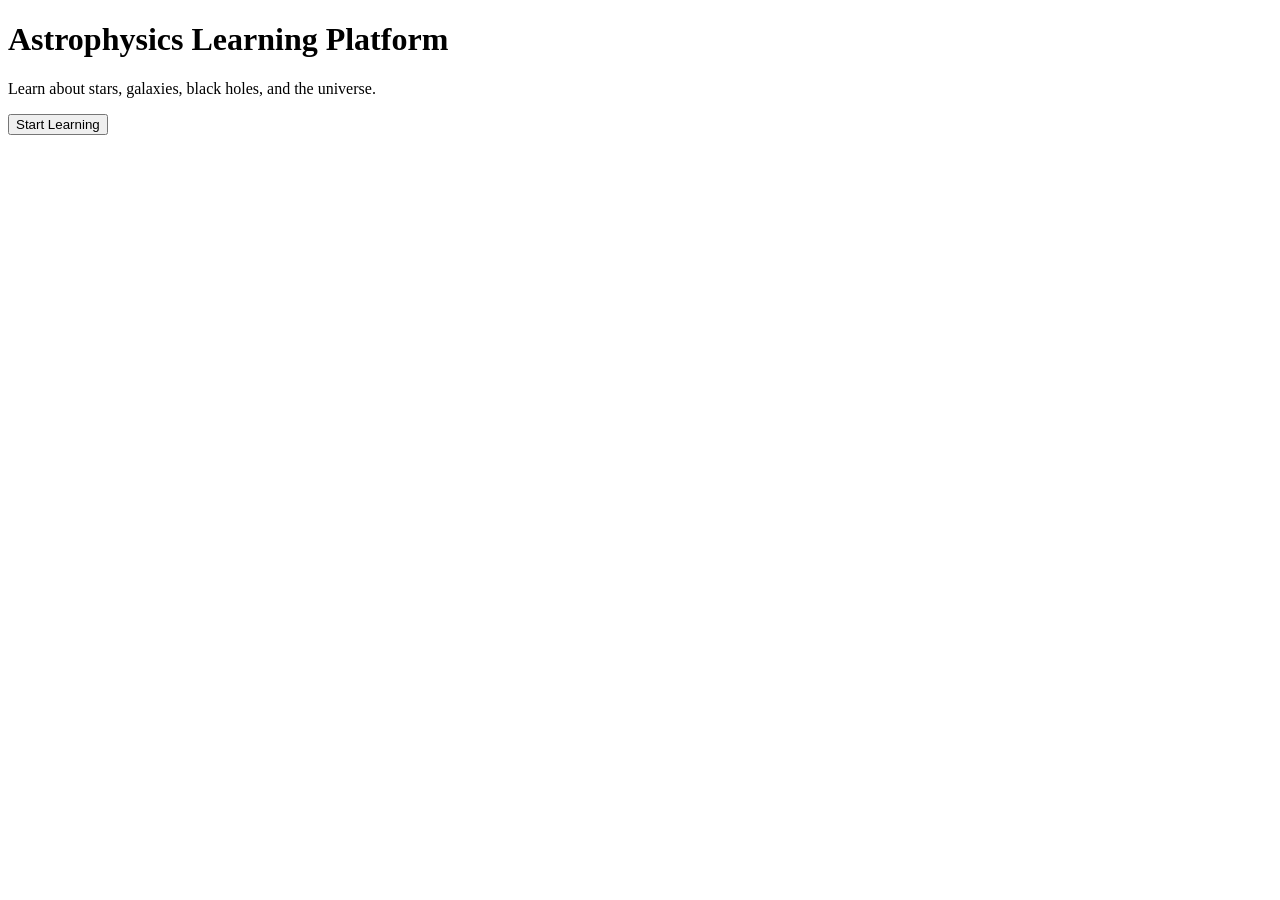
==== index.html @ 3d51230b "Create index.html" ====
<!DOCTYPE html>
<html>

<head>
    <title>Astrophysics Learning Platform</title>
    <link rel="stylesheet" href="styles.css">
</head>

<body>

    <h1>Astrophysics Learning Platform</h1>

    <p>
        Learn about stars, galaxies,
        black holes, and the universe.
    </p>

    <button onclick="showMessage()">
        Start Learning
    </button>

    <script src="script.js"></script>

</body>

</html>
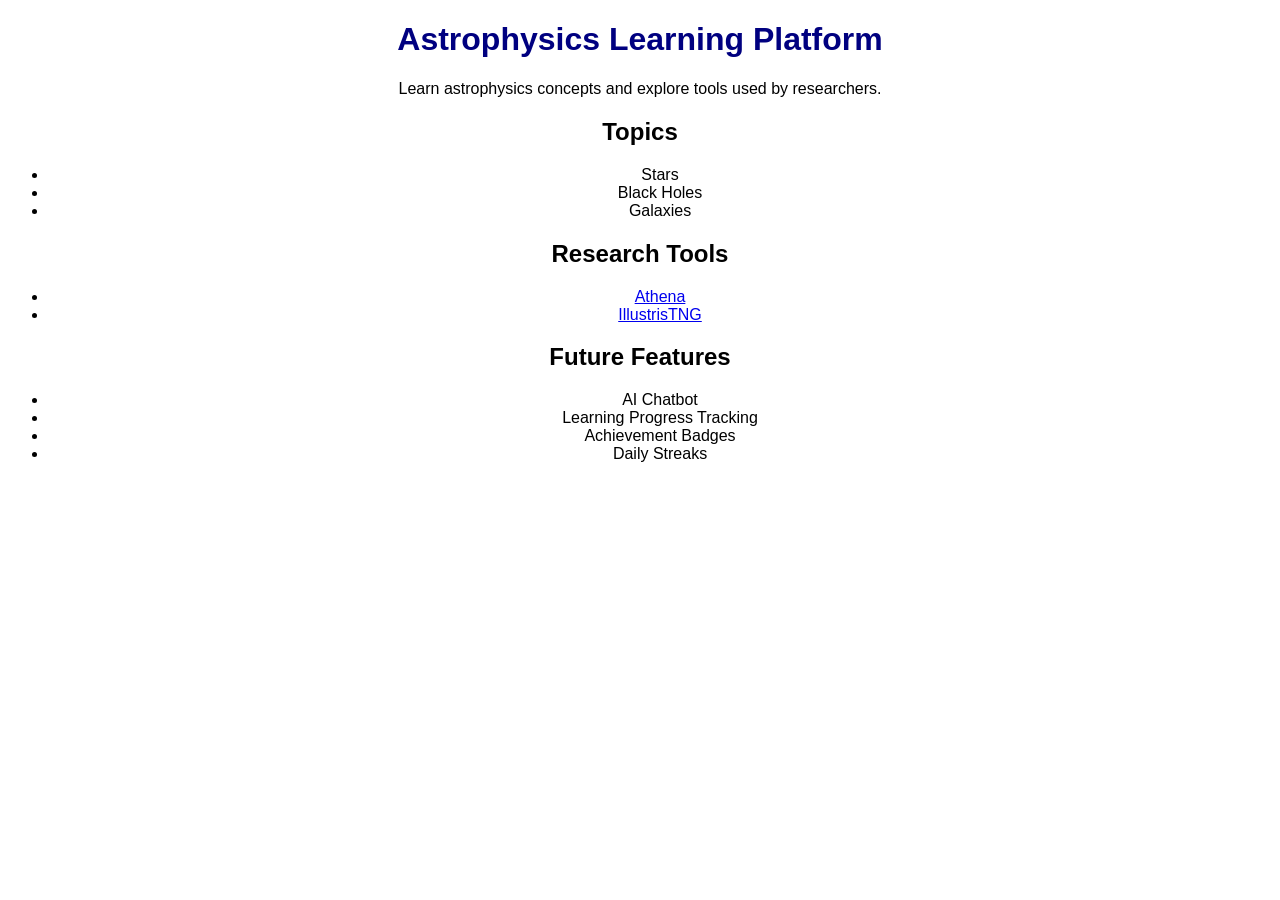
==== commit f7bc07a1: "index.html" ====
--- a/index.html
+++ b/index.html
@@ -11,13 +11,37 @@
     <h1>Astrophysics Learning Platform</h1>
 
     <p>
-        Learn about stars, galaxies,
-        black holes, and the universe.
+        Learn astrophysics concepts and explore tools used by researchers.
     </p>
 
-    <button onclick="showMessage()">
-        Start Learning
-    </button>
+    <h2>Topics</h2>
+
+    <ul>
+        <li>Stars</li>
+        <li>Black Holes</li>
+        <li>Galaxies</li>
+    </ul>
+
+    <h2>Research Tools</h2>
+
+    <ul>
+        <li>
+            <a href="athena.html">Athena</a>
+        </li>
+
+        <li>
+            <a href="tng.html">IllustrisTNG</a>
+        </li>
+    </ul>
+
+    <h2>Future Features</h2>
+
+    <ul>
+        <li>AI Chatbot</li>
+        <li>Learning Progress Tracking</li>
+        <li>Achievement Badges</li>
+        <li>Daily Streaks</li>
+    </ul>
 
     <script src="script.js"></script>
 
--- a/styles.css
+++ b/styles.css
@@ -0,0 +1,8 @@
+body {
+    text-align: center;
+    font-family: Arial;
+}
+
+h1 {
+    color: navy;
+}
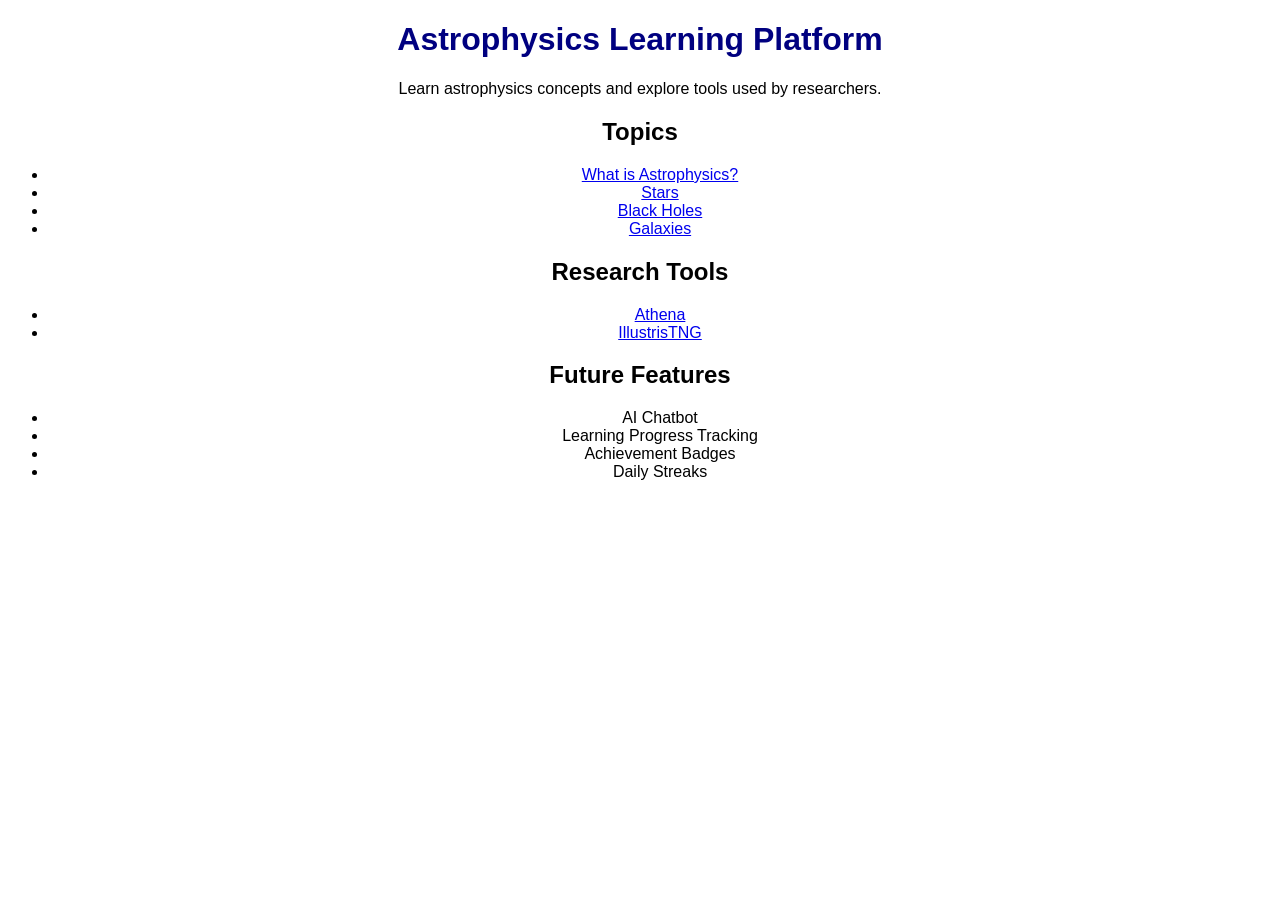
==== commit 94b385dd: "Update index.html" ====
--- a/index.html
+++ b/index.html
@@ -14,13 +14,25 @@
         Learn astrophysics concepts and explore tools used by researchers.
     </p>
 
-    <h2>Topics</h2>
+   <h2>Topics</h2>
 
-    <ul>
-        <li>Stars</li>
-        <li>Black Holes</li>
-        <li>Galaxies</li>
-    </ul>
+<ul>
+    <li>
+        <a href="whatisastrophysics.html">What is Astrophysics?</a>
+    </li>
+
+    <li>
+        <a href="stars.html">Stars</a>
+    </li>
+
+    <li>
+        <a href="blackholes.html">Black Holes</a>
+    </li>
+
+    <li>
+        <a href="galaxies.html">Galaxies</a>
+    </li>
+</ul>
 
     <h2>Research Tools</h2>
 
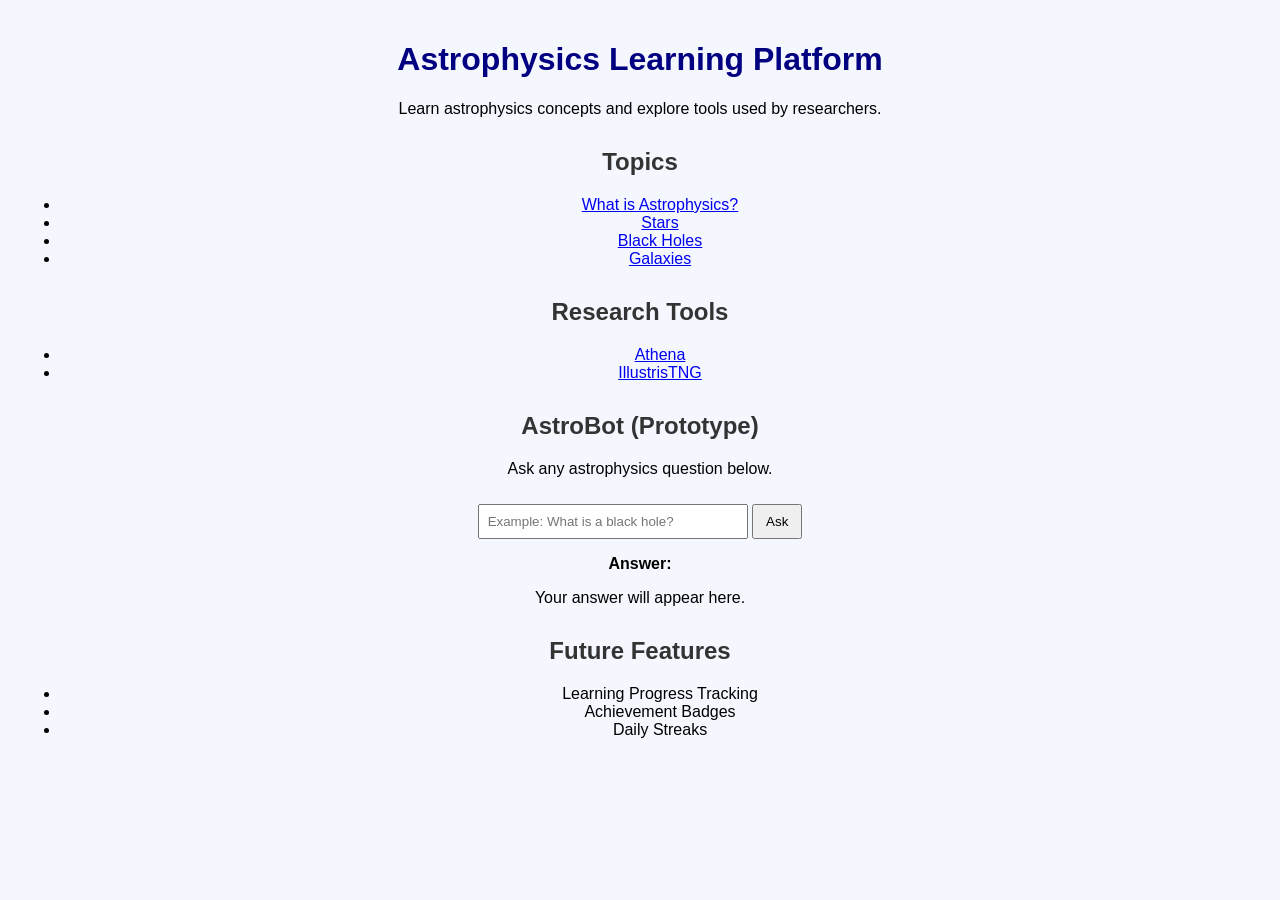
==== commit 797b09a0: "week 5 added chatbot protype+stylistic" ====
--- a/index.html
+++ b/index.html
@@ -46,14 +46,35 @@
         </li>
     </ul>
 
-    <h2>Future Features</h2>
+<h2>AstroBot (Prototype)</h2>
 
-    <ul>
-        <li>AI Chatbot</li>
-        <li>Learning Progress Tracking</li>
-        <li>Achievement Badges</li>
-        <li>Daily Streaks</li>
-    </ul>
+<p>
+    Ask any astrophysics question below.
+</p>
+
+<input
+    type="text"
+    id="userQuestion"
+    placeholder="Example: What is a black hole?"
+>
+
+<button onclick="askGemini()">
+    Ask
+</button>
+
+<p><strong>Answer:</strong></p>
+
+<p id="response">
+    Your answer will appear here.
+</p>
+
+<h2>Future Features</h2>
+
+<ul>
+    <li>Learning Progress Tracking</li>
+    <li>Achievement Badges</li>
+    <li>Daily Streaks</li>
+</ul>
 
     <script src="script.js"></script>
 
--- a/styles.css
+++ b/styles.css
@@ -1,8 +1,27 @@
 body {
+    font-family: Arial, sans-serif;
     text-align: center;
-    font-family: Arial;
+    background-color: #f5f7ff;
+    margin: 0;
+    padding: 20px;
 }
 
 h1 {
     color: navy;
 }
+
+h2 {
+    margin-top: 30px;
+    color: #333;
+}
+
+button {
+    padding: 8px 12px;
+    margin-top: 10px;
+    cursor: pointer;
+}
+
+input {
+    padding: 8px;
+    width: 250px;
+}
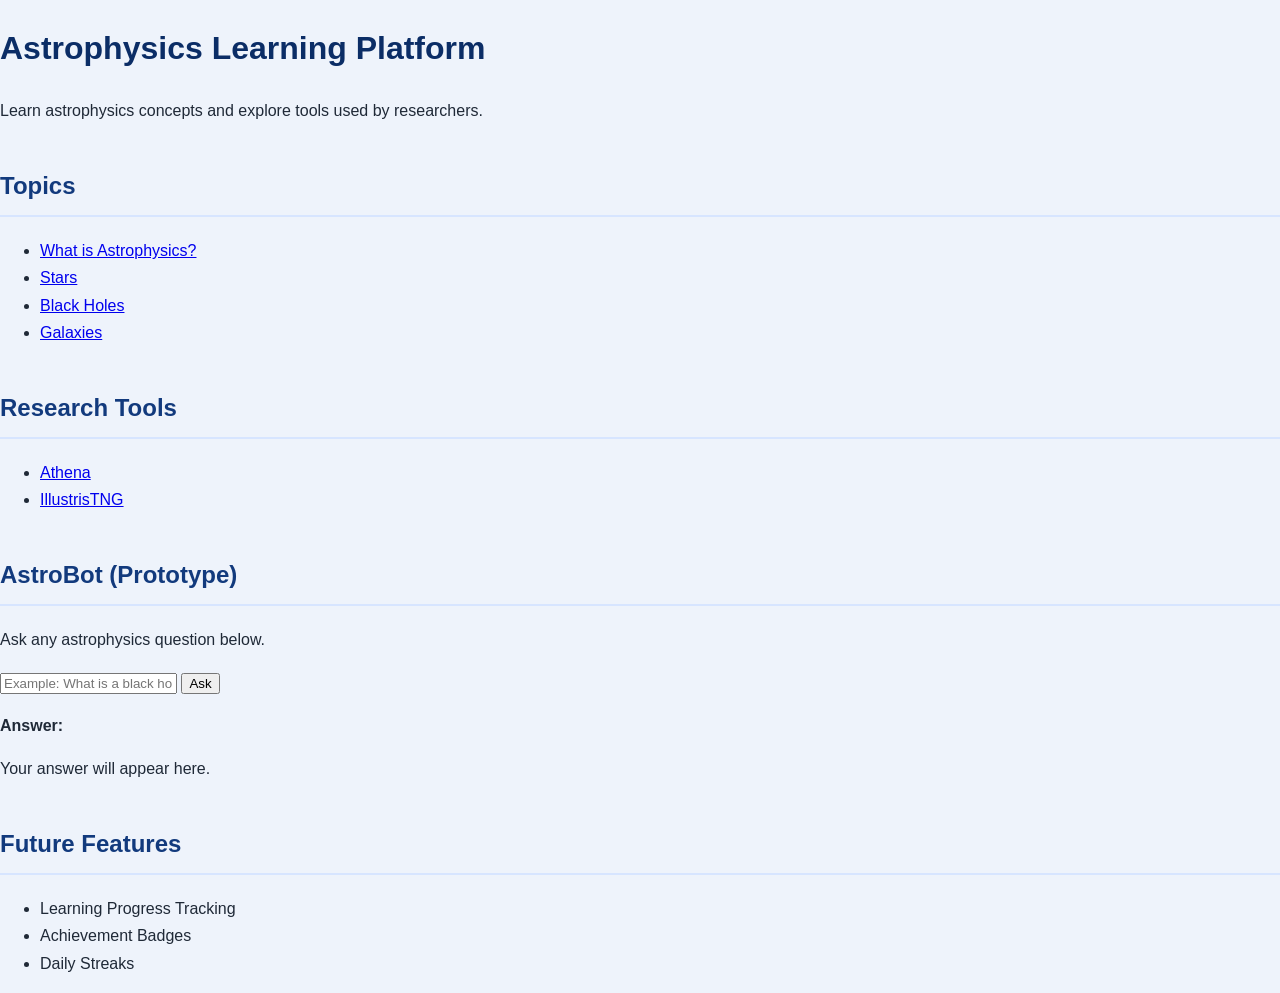
==== commit c18273a9: "Week 5 Stars module quiz updated" ====
--- a/index.html
+++ b/index.html
@@ -2,6 +2,7 @@
 <html>
 
 <head>
+    <meta charset="UTF-8">
     <title>Astrophysics Learning Platform</title>
     <link rel="stylesheet" href="styles.css">
 </head>
--- a/styles.css
+++ b/styles.css
@@ -1,27 +1,252 @@
+* {
+    box-sizing: border-box;
+}
+
 body {
-    font-family: Arial, sans-serif;
+    margin: 0;
+    font-family: Arial, Helvetica, sans-serif;
+    background: #eef3fb;
+    color: #1f2937;
+    line-height: 1.7;
+}
+
+.top-nav {
+    background: #0b2d66;
+    color: white;
+    padding: 14px 28px;
+    display: flex;
+    justify-content: space-between;
+    align-items: center;
+}
+
+.top-nav a {
+    color: white;
+    margin-left: 15px;
+    text-decoration: none;
+}
+
+.brand {
+    font-size: 20px;
+    font-weight: bold;
+}
+
+.course-layout {
+    display: grid;
+    grid-template-columns: 260px 1fr;
+    gap: 24px;
+    width: 94%;
+    max-width: 1250px;
+    margin: 28px auto;
+}
+
+.sidebar {
+    background: white;
+    border-radius: 14px;
+    padding: 20px;
+    box-shadow: 0 0 14px rgba(0,0,0,0.08);
+    height: fit-content;
+    position: sticky;
+    top: 20px;
+}
+
+.sidebar a {
+    display: block;
+    padding: 10px 12px;
+    margin: 6px 0;
+    color: #22314d;
+    border-radius: 8px;
+    text-decoration: none;
+    font-weight: bold;
+}
+
+.sidebar a:hover {
+    background: #edf4ff;
+}
+
+.quiz-link {
+    background: #123a7d;
+    color: white !important;
     text-align: center;
-    background-color: #f5f7ff;
+    margin-top: 18px !important;
+}
+
+.content {
+    background: white;
+    border-radius: 14px;
+    padding: 34px;
+    box-shadow: 0 0 14px rgba(0,0,0,0.08);
+}
+
+.hero {
+    background: linear-gradient(135deg, #0b2d66, #285cc4);
+    color: white;
+    padding: 34px;
+    border-radius: 14px;
+}
+
+h1 {
+    color: #0b2d66;
+}
+
+.hero h1 {
+    color: white;
+}
+
+h2 {
+    color: #123a7d;
+    border-bottom: 2px solid #d7e5ff;
+    padding-bottom: 8px;
+    margin-top: 42px;
+}
+
+.info-grid {
+    display: grid;
+    grid-template-columns: repeat(3, 1fr);
+    gap: 14px;
+    margin: 25px 0;
+}
+
+.info-card, .callout, .warning-callout, .resource-list {
+    border-radius: 12px;
+    padding: 18px;
+}
+
+.info-card {
+    background: #f5f8ff;
+    border: 1px solid #d8e6ff;
+}
+
+.callout {
+    background: #edf4ff;
+    border-left: 6px solid #2f6fdd;
+}
+
+.warning-callout {
+    background: #fff7ed;
+    border-left: 6px solid #f59e0b;
+}
+
+.lesson-image {
+    display: block;
+    width: 100%;
+    max-width: 750px;
+    margin: 24px auto 8px;
+    border-radius: 12px;
+}
+
+.caption {
+    text-align: center;
+    color: #5b6472;
+    font-size: 14px;
+}
+
+table {
+    width: 100%;
+    border-collapse: collapse;
+}
+
+th {
+    background: #123a7d;
+    color: white;
+}
+
+th, td {
+    border: 1px solid #d7e5ff;
+    padding: 11px;
+}
+
+.button-row {
+    display: flex;
+    justify-content: space-between;
+    margin-top: 30px;
+}
+
+.button {
+    background: #123a7d;
+    color: white;
+    padding: 13px 20px;
+    border-radius: 9px;
+    text-decoration: none;
+    font-weight: bold;
+}
+
+.secondary-button {
+    background: #e7efff;
+    color: #123a7d;
+}
+
+.option {
+    display: flex;
+    align-items: center;
+    gap: 10px;
+    margin: 12px 0;
+    padding: 12px;
+    background: white;
+    border: 1px solid #d7e5ff;
+    border-radius: 10px;
+}
+
+.option input {
+    width: auto;
     margin: 0;
-    padding: 20px;
-}
-
-h1 {
-    color: navy;
-}
-
-h2 {
-    margin-top: 30px;
-    color: #333;
-}
-
-button {
-    padding: 8px 12px;
-    margin-top: 10px;
+}
+
+.feedback {
+    margin-top: 14px;
+    padding: 14px;
+    border-radius: 10px;
+    display: none;
+}
+
+.feedback.correct {
+    background: #ecfdf3;
+    border-left: 5px solid #16a34a;
+}
+
+.feedback.incorrect {
+    background: #fff1f2;
+    border-left: 5px solid #dc2626;
+}
+
+@media (max-width: 850px) {
+    .course-layout {
+        grid-template-columns: 1fr;
+    }
+
+    .sidebar {
+        position: static;
+    }
+
+    .info-grid {
+        grid-template-columns: 1fr;
+    }
+}
+/* Better quiz answer layout */
+.option {
+    display: flex;
+    align-items: flex-start;
+    gap: 12px;
+    padding: 12px 14px;
+    margin: 10px 0;
+    background: white;
+    border: 1px solid #d7e5ff;
+    border-radius: 10px;
     cursor: pointer;
-}
-
-input {
-    padding: 8px;
-    width: 250px;
+    text-align: left;
+    font-weight: normal;
+}
+
+.option input[type="radio"] {
+    width: auto;
+    margin-top: 6px;
+    flex-shrink: 0;
+}
+
+.option:hover {
+    background: #edf4ff;
+    border-color: #8bb7ff;
+}
+
+.question {
+    text-align: left;
 }
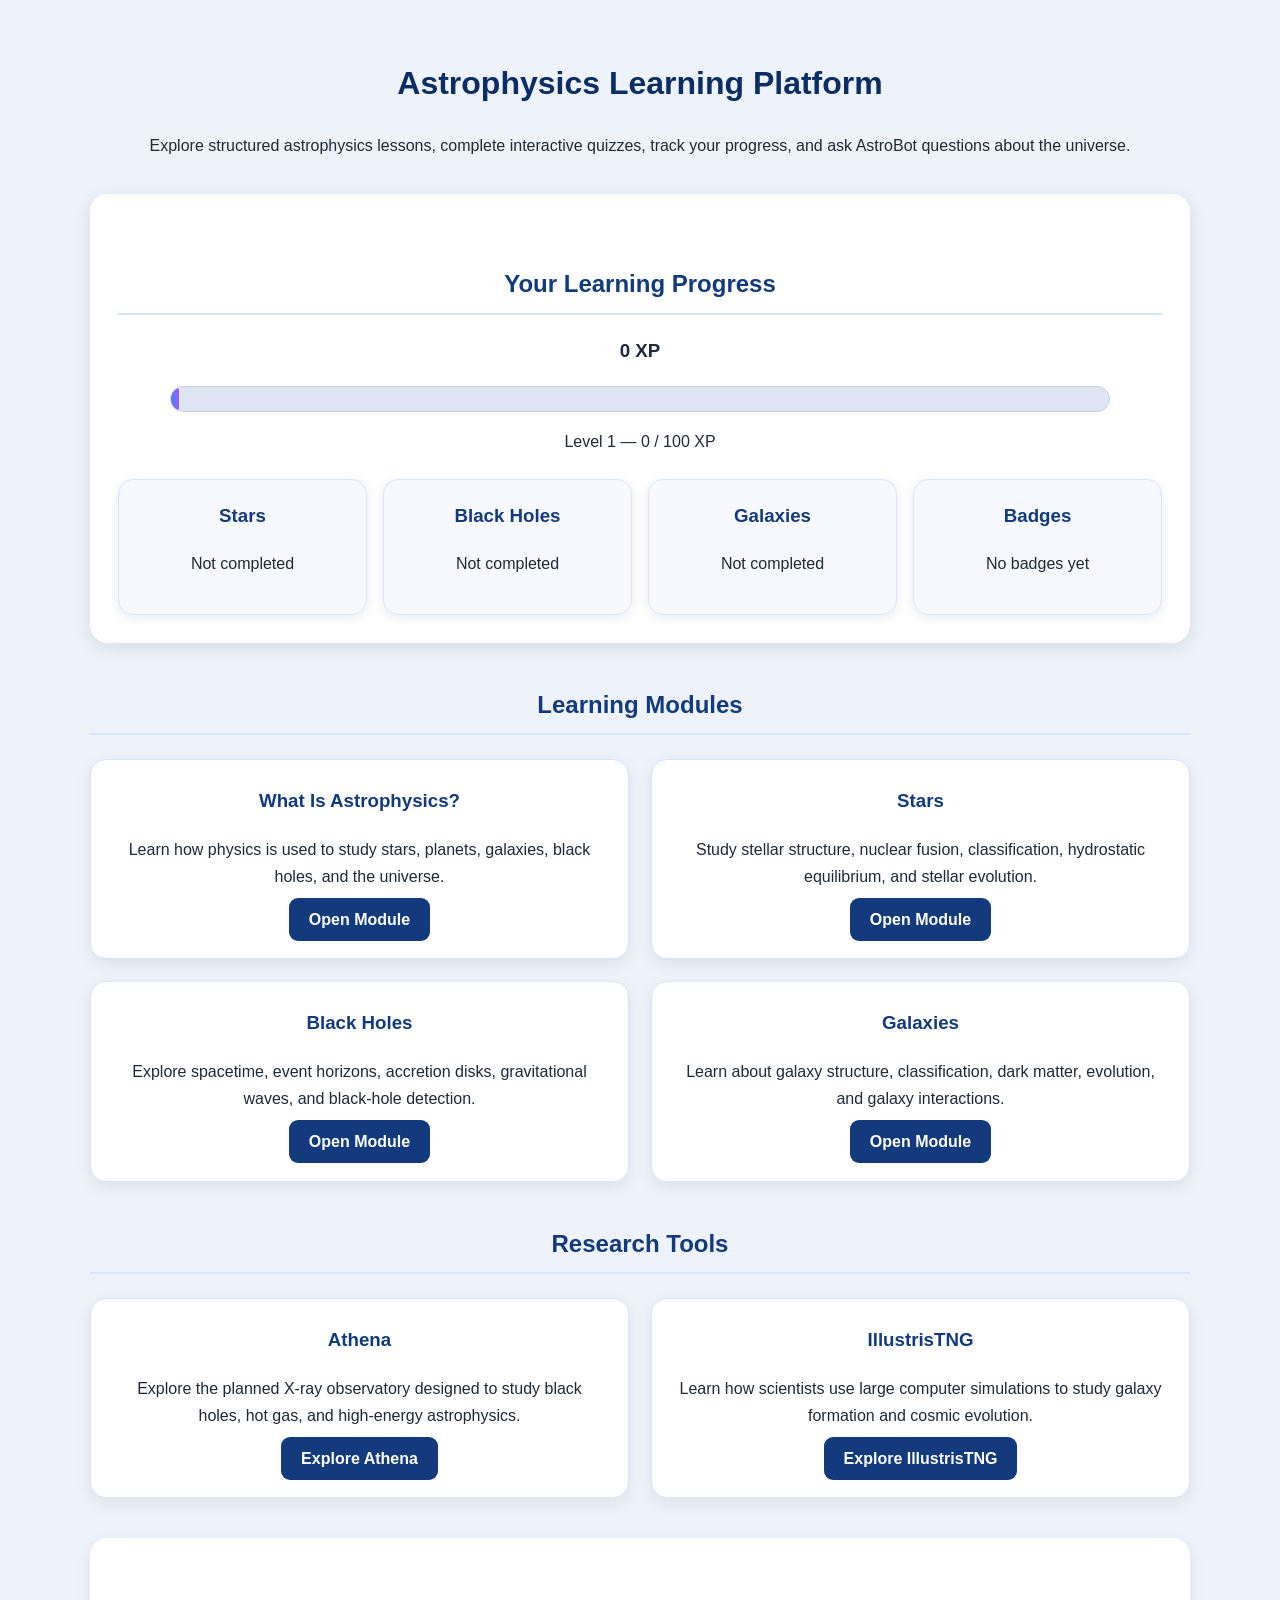
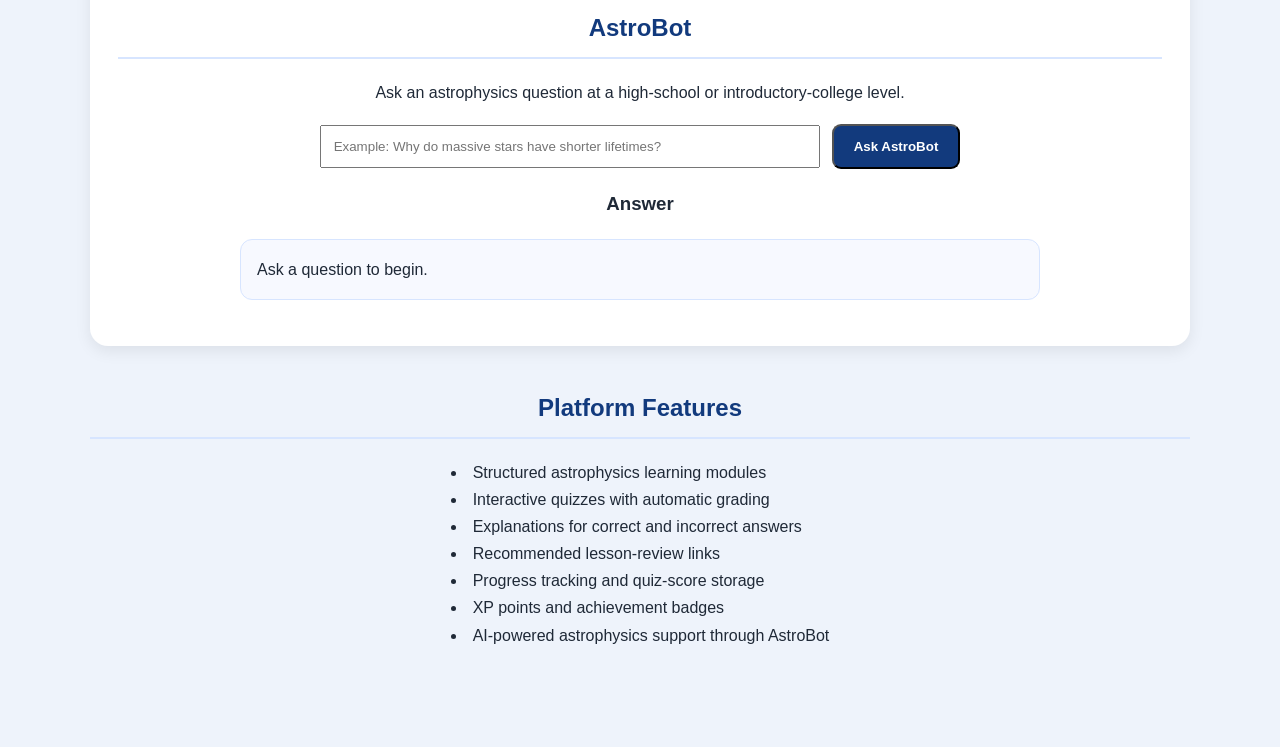
==== commit 0410da2e: "Week 7 final improvements and testing" ====
--- a/index.html
+++ b/index.html
@@ -4,81 +4,383 @@
 <head>
     <meta charset="UTF-8">
     <title>Astrophysics Learning Platform</title>
-    <link rel="stylesheet" href="styles.css">
+    <link rel="stylesheet" href="styles.css?v=99">
+    <style>
+    body {
+        margin: 0 !important;
+        background: #eef3fb !important;
+        font-family: Arial, Helvetica, sans-serif !important;
+    }
+
+    .home-container {
+        width: 92% !important;
+        max-width: 1100px !important;
+        margin: 0 auto !important;
+        padding: 35px 0 60px !important;
+        text-align: center !important;
+    }
+
+    .home-container h1,
+    .home-container h2,
+    .home-container h3,
+    .home-container p {
+        text-align: center !important;
+    }
+
+    .dashboard {
+        width: 100% !important;
+        margin: 35px auto !important;
+        padding: 28px !important;
+        background: white !important;
+        border-radius: 18px !important;
+        box-shadow: 0 5px 18px rgba(0, 0, 0, 0.1) !important;
+        text-align: center !important;
+    }
+
+    .xp-bar-container {
+        width: 90% !important;
+        height: 26px !important;
+        margin: 15px auto !important;
+        background: #dfe5f2 !important;
+        border-radius: 999px !important;
+        overflow: hidden !important;
+        border: 1px solid #c5cfe3 !important;
+    }
+
+    .xp-bar-fill {
+        width: 3%;
+        min-width: 8px;
+        height: 100% !important;
+        background: linear-gradient(90deg, #4f7cff, #9b5cff) !important;
+        border-radius: 999px !important;
+        transition: width 0.5s ease !important;
+    }
+
+    .progress-grid {
+        display: grid !important;
+        grid-template-columns: repeat(4, 1fr) !important;
+        gap: 16px !important;
+        margin-top: 24px !important;
+    }
+
+    .progress-card {
+        background: #f7f9ff !important;
+        border: 1px solid #d7e5ff !important;
+        border-radius: 15px !important;
+        padding: 20px !important;
+        text-align: center !important;
+    }
+
+    .module-grid {
+        display: grid !important;
+        grid-template-columns: repeat(2, 1fr) !important;
+        gap: 22px !important;
+        margin: 24px auto !important;
+    }
+
+    .module-card {
+        background: white !important;
+        border: 1px solid #d7e5ff !important;
+        border-radius: 16px !important;
+        padding: 25px !important;
+        text-align: center !important;
+        box-shadow: 0 5px 16px rgba(0, 0, 0, 0.08) !important;
+    }
+
+    .module-card p {
+        text-align: center !important;
+    }
+
+    .astrobot-section {
+        background: white !important;
+        border-radius: 18px !important;
+        padding: 28px !important;
+        margin: 40px auto !important;
+        text-align: center !important;
+        box-shadow: 0 5px 16px rgba(0, 0, 0, 0.08) !important;
+    }
+
+    .chat-controls {
+        display: flex !important;
+        justify-content: center !important;
+        align-items: center !important;
+        gap: 12px !important;
+        flex-wrap: wrap !important;
+    }
+
+    #userQuestion {
+        width: 500px !important;
+        max-width: 85% !important;
+        padding: 12px !important;
+    }
+
+    #response {
+        width: 90% !important;
+        max-width: 800px !important;
+        min-height: 50px !important;
+        margin: 18px auto !important;
+        padding: 16px !important;
+        background: #f7f9ff !important;
+        border: 1px solid #d7e5ff !important;
+        border-radius: 12px !important;
+        text-align: left !important;
+    }
+
+    .feature-list {
+        display: inline-block !important;
+        text-align: left !important;
+        margin: 0 auto !important;
+    }
+
+    .hidden {
+        display: none !important;
+    }
+
+    @media (max-width: 800px) {
+        .progress-grid,
+        .module-grid {
+            grid-template-columns: 1fr !important;
+        }
+    }
+</style>
 </head>
 
 <body>
 
+<main class="home-container">
+
     <h1>Astrophysics Learning Platform</h1>
 
     <p>
-        Learn astrophysics concepts and explore tools used by researchers.
+        Explore structured astrophysics lessons, complete interactive quizzes,
+        track your progress, and ask AstroBot questions about the universe.
     </p>
 
-   <h2>Topics</h2>
-
-<ul>
-    <li>
-        <a href="whatisastrophysics.html">What is Astrophysics?</a>
-    </li>
-
-    <li>
-        <a href="stars.html">Stars</a>
-    </li>
-
-    <li>
-        <a href="blackholes.html">Black Holes</a>
-    </li>
-
-    <li>
-        <a href="galaxies.html">Galaxies</a>
-    </li>
-</ul>
-
-    <h2>Research Tools</h2>
-
-    <ul>
-        <li>
-            <a href="athena.html">Athena</a>
-        </li>
-
-        <li>
-            <a href="tng.html">IllustrisTNG</a>
-        </li>
-    </ul>
-
-<h2>AstroBot (Prototype)</h2>
-
-<p>
-    Ask any astrophysics question below.
-</p>
-
-<input
-    type="text"
-    id="userQuestion"
-    placeholder="Example: What is a black hole?"
->
-
-<button onclick="askGemini()">
-    Ask
-</button>
-
-<p><strong>Answer:</strong></p>
-
-<p id="response">
-    Your answer will appear here.
-</p>
-
-<h2>Future Features</h2>
-
-<ul>
-    <li>Learning Progress Tracking</li>
-    <li>Achievement Badges</li>
-    <li>Daily Streaks</li>
-</ul>
-
-    <script src="script.js"></script>
+    <!-- PROGRESS DASHBOARD -->
+
+<section class="dashboard">
+
+    <h2>Your Learning Progress</h2>
+
+    <h3 id="xpDisplay">0 XP</h3>
+
+    <div class="xp-bar-container">
+        <div id="xpBarFill" class="xp-bar-fill"></div>
+    </div>
+
+    <p id="xpLevelText">Level 1 — 0 / 100 XP</p>
+
+    <div class="progress-grid">
+
+        <div class="progress-card">
+            <h3>Stars</h3>
+            <p id="starsProgress">Not completed</p>
+        </div>
+
+        <div class="progress-card">
+            <h3>Black Holes</h3>
+            <p id="blackHolesProgress">Not completed</p>
+        </div>
+
+        <div class="progress-card">
+            <h3>Galaxies</h3>
+            <p id="galaxiesProgress">Not completed</p>
+        </div>
+
+        <div class="progress-card">
+            <h3>Badges</h3>
+            <div id="badgeDisplay">No badges yet</div>
+        </div>
+
+    </div>
+
+</section>
+
+    <!-- TOPICS -->
+
+    <section>
+
+        <h2>Learning Modules</h2>
+
+        <div class="module-grid">
+
+            <div class="module-card">
+                <h3>What Is Astrophysics?</h3>
+
+                <p>
+                    Learn how physics is used to study stars, planets,
+                    galaxies, black holes, and the universe.
+                </p>
+
+                <a class="button" href="whatisastrophysics.html">
+                    Open Module
+                </a>
+            </div>
+
+            <div class="module-card">
+                <h3>Stars</h3>
+
+                <p>
+                    Study stellar structure, nuclear fusion, classification,
+                    hydrostatic equilibrium, and stellar evolution.
+                </p>
+
+                <a class="button" href="stars.html">
+                    Open Module
+                </a>
+            </div>
+
+            <div class="module-card">
+                <h3>Black Holes</h3>
+
+                <p>
+                    Explore spacetime, event horizons, accretion disks,
+                    gravitational waves, and black-hole detection.
+                </p>
+
+                <a class="button" href="blackholes.html">
+                    Open Module
+                </a>
+            </div>
+
+            <div class="module-card">
+                <h3>Galaxies</h3>
+
+                <p>
+                    Learn about galaxy structure, classification,
+                    dark matter, evolution, and galaxy interactions.
+                </p>
+
+                <a class="button" href="galaxies.html">
+                    Open Module
+                </a>
+            </div>
+
+        </div>
+
+    </section>
+
+    <!-- RESEARCH TOOLS -->
+
+    <section>
+
+        <h2>Research Tools</h2>
+
+        <div class="module-grid">
+
+            <div class="module-card">
+                <h3>Athena</h3>
+
+                <p>
+                    Explore the planned X-ray observatory designed to study
+                    black holes, hot gas, and high-energy astrophysics.
+                </p>
+
+                <a class="button" href="athena.html">
+                    Explore Athena
+                </a>
+            </div>
+
+            <div class="module-card">
+                <h3>IllustrisTNG</h3>
+
+                <p>
+                    Learn how scientists use large computer simulations
+                    to study galaxy formation and cosmic evolution.
+                </p>
+
+                <a class="button" href="tng.html">
+                    Explore IllustrisTNG
+                </a>
+            </div>
+
+        </div>
+
+    </section>
+
+    <!-- ASTROBOT -->
+
+    <section class="astrobot-section">
+
+        <h2>AstroBot</h2>
+
+        <p>
+            Ask an astrophysics question at a high-school or introductory-college level.
+        </p>
+
+        <div class="chat-controls">
+
+            <input
+                type="text"
+                id="userQuestion"
+                placeholder="Example: Why do massive stars have shorter lifetimes?"
+            >
+
+            <button
+                class="button"
+                type="button"
+                onclick="askGemini()"
+            >
+                Ask AstroBot
+            </button>
+
+        </div>
+
+        <h3>Answer</h3>
+
+        <div id="response">
+            Ask a question to begin.
+        </div>
+
+        <!-- ROCKET GAME -->
+
+        <div id="rocketGame" class="rocket-game hidden">
+
+            <h3>AstroBot is thinking — avoid the asteroids!</h3>
+
+            <canvas
+                id="gameCanvas"
+                width="600"
+                height="260"
+            ></canvas>
+
+            <p>
+                Use the left and right arrow keys.
+                Score: <span id="gameScore">0</span>
+            </p>
+
+        </div>
+
+    </section>
+
+    <!-- CURRENT FEATURES -->
+
+    <section>
+
+        <h2>Platform Features</h2>
+
+        <ul class="feature-list">
+            <li>Structured astrophysics learning modules</li>
+            <li>Interactive quizzes with automatic grading</li>
+            <li>Explanations for correct and incorrect answers</li>
+            <li>Recommended lesson-review links</li>
+            <li>Progress tracking and quiz-score storage</li>
+            <li>XP points and achievement badges</li>
+            <li>AI-powered astrophysics support through AstroBot</li>
+        </ul>
+
+    </section>
+
+</main>
+
+<script src="progress.js?v=101"></script>
+<script src="game.js?v=101"></script>
+<script src="script.js?v=102"></script>
+
+<script>
+    loadProgressDashboard();
+</script>
 
 </body>
 
-</html>
+</html>
--- a/styles.css
+++ b/styles.css
@@ -249,4 +249,218 @@
 
 .question {
     text-align: left;
+}
+/* Homepage */
+
+.home-container {
+    width: 92%;
+    max-width: 1100px;
+    margin: 0 auto;
+    text-align: center;
+}
+
+.home-container ul {
+    list-style-position: inside;
+    padding-left: 0;
+}
+
+.dashboard {
+    width: 100%;
+    margin: 35px auto;
+    text-align: center;
+}
+
+.progress-grid {
+    display: grid;
+    grid-template-columns: repeat(5, 1fr);
+    gap: 15px;
+}
+
+.progress-card {
+    background: white;
+    padding: 18px;
+    border-radius: 14px;
+    border: 1px solid #d7e5ff;
+    box-shadow: 0 3px 12px rgba(0, 0, 0, 0.08);
+}
+
+.progress-card h3 {
+    color: #123a7d;
+    margin-top: 0;
+}
+
+@media (max-width: 900px) {
+    .progress-grid {
+        grid-template-columns: repeat(2, 1fr);
+    }
+}
+
+@media (max-width: 550px) {
+    .progress-grid {
+        grid-template-columns: 1fr;
+    }
+}
+/* AstroBot rocket game */
+
+.rocket-game {
+    width: 90%;
+    max-width: 650px;
+    margin: 25px auto;
+    padding: 18px;
+    background: white;
+    border: 1px solid #d7e5ff;
+    border-radius: 14px;
+    text-align: center;
+}
+
+.rocket-game canvas {
+    width: 100%;
+    max-width: 600px;
+    border-radius: 10px;
+}
+
+.hidden {
+    display: none !important;
+}
+/* ---------- HOMEPAGE ---------- */
+
+.home-container {
+    width: 92%;
+    max-width: 1100px;
+    margin: 0 auto;
+    padding: 30px 0 60px;
+    text-align: center;
+}
+
+.home-container section {
+    margin: 38px auto;
+}
+
+.module-grid {
+    display: grid;
+    grid-template-columns: repeat(2, minmax(0, 1fr));
+    gap: 22px;
+    margin-top: 22px;
+}
+
+.module-card {
+    background: white;
+    border: 1px solid #d7e5ff;
+    border-radius: 16px;
+    padding: 24px;
+    text-align: center;
+    box-shadow: 0 5px 16px rgba(0, 0, 0, 0.08);
+}
+
+.module-card h3 {
+    color: #123a7d;
+    margin-top: 0;
+}
+
+/* ---------- XP DASHBOARD ---------- */
+
+.dashboard {
+    background: white;
+    border-radius: 18px;
+    padding: 25px;
+    box-shadow: 0 5px 16px rgba(0, 0, 0, 0.08);
+}
+
+.xp-bar-container {
+    width: 100%;
+    height: 24px;
+    background: #e4e9f4;
+    border-radius: 999px;
+    overflow: hidden;
+    margin: 12px 0;
+}
+
+.xp-bar-fill {
+    width: 0%;
+    height: 100%;
+    background: linear-gradient(90deg, #5f7cff, #9a5cff);
+    border-radius: 999px;
+    transition: width 0.5s ease;
+}
+
+.progress-grid {
+    display: grid;
+    grid-template-columns: repeat(4, minmax(0, 1fr));
+    gap: 15px;
+    margin-top: 22px;
+}
+
+.progress-card {
+    background: #f7f9ff;
+    border: 1px solid #d7e5ff;
+    padding: 18px;
+    border-radius: 14px;
+    text-align: center;
+}
+
+.badge {
+    display: inline-block;
+    padding: 7px 12px;
+    margin: 4px;
+    border-radius: 999px;
+    background: #efe9ff;
+    color: #4c2f8f;
+    font-weight: bold;
+}
+
+/* ---------- ASTROBOT ---------- */
+
+.astrobot-section {
+    background: white;
+    padding: 28px;
+    border-radius: 18px;
+    box-shadow: 0 5px 16px rgba(0, 0, 0, 0.08);
+    text-align: center;
+}
+
+.chat-controls {
+    display: flex;
+    justify-content: center;
+    gap: 10px;
+    flex-wrap: wrap;
+    margin: 18px 0;
+}
+
+.chat-controls input {
+    width: min(500px, 90%);
+}
+
+#response {
+    max-width: 800px;
+    min-height: 55px;
+    margin: 15px auto;
+    text-align: left;
+}
+
+.rocket-game {
+    width: 90%;
+    max-width: 650px;
+    margin: 25px auto;
+    padding: 18px;
+    background: #f7f9ff;
+    border: 1px solid #d7e5ff;
+    border-radius: 14px;
+    text-align: center;
+}
+
+.rocket-game canvas {
+    width: 100%;
+    max-width: 600px;
+    border-radius: 10px;
+}
+
+.hidden {
+    display: none !important;
+}
+
+@media (max-width: 800px) {
+    .module-grid,
+    .progress-grid {
+        grid-template-columns: 1fr;
+    }
 }
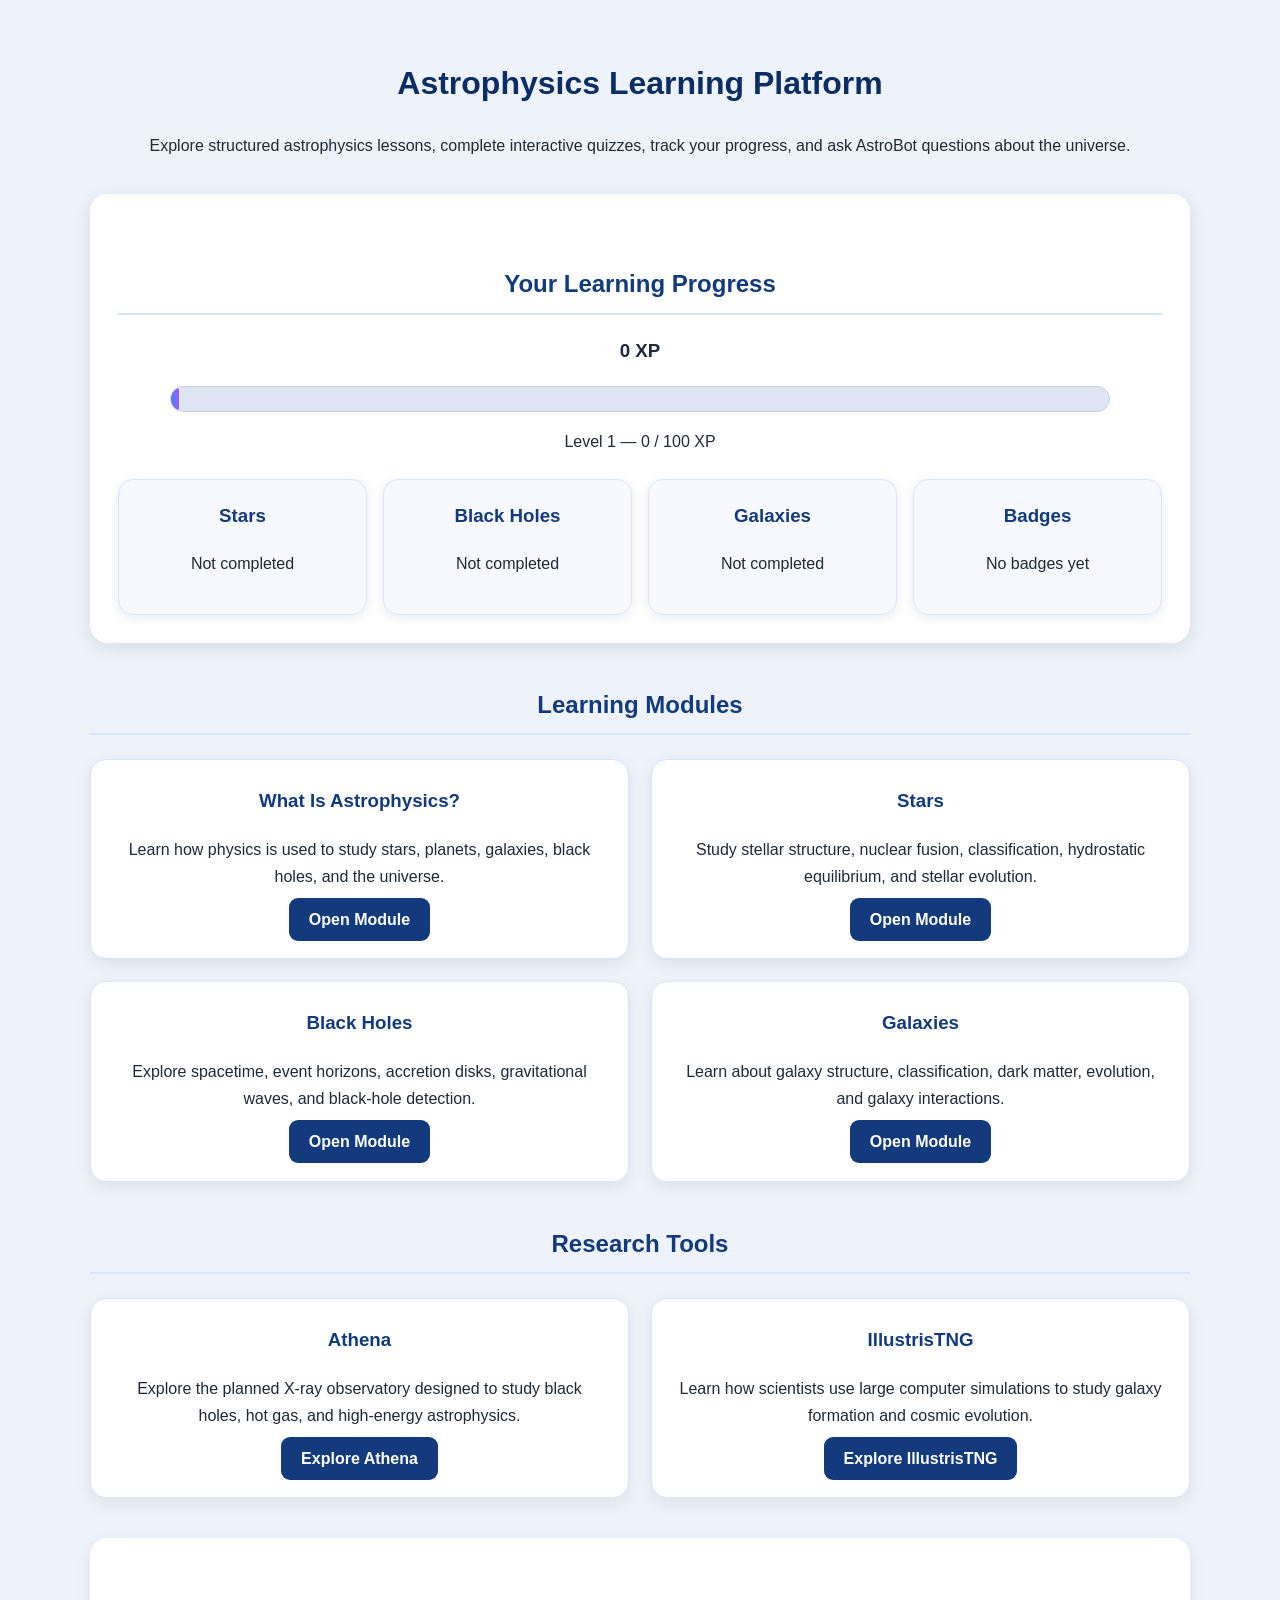
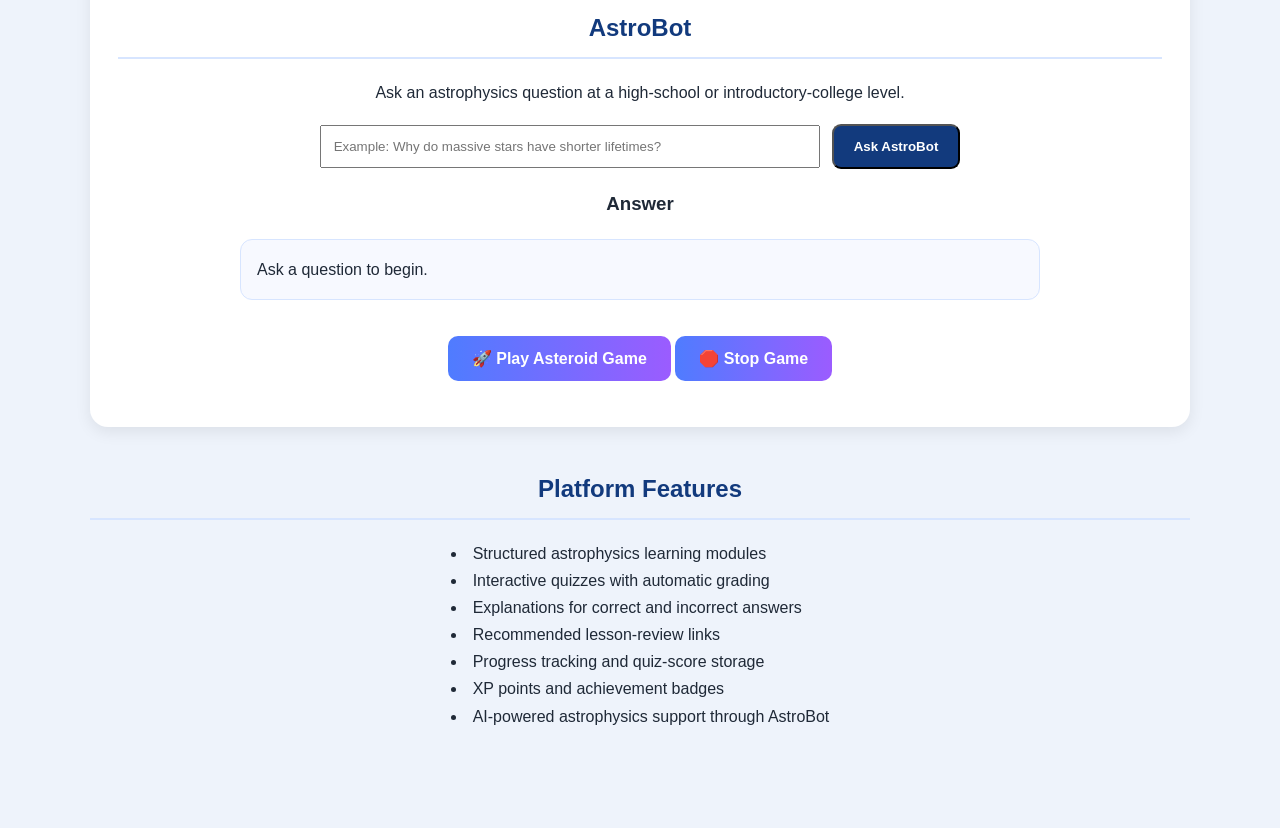
==== commit ac73d1ed: "Final Presentation updates" ====
--- a/index.html
+++ b/index.html
@@ -136,6 +136,33 @@
         display: none !important;
     }
 
+    .play-game-button {
+    margin: 18px auto !important;
+    padding: 13px 24px !important;
+    border: none !important;
+    border-radius: 10px !important;
+    background: linear-gradient(90deg, #4f7cff, #9b5cff) !important;
+    color: white !important;
+    font-size: 16px !important;
+    font-weight: bold !important;
+    cursor: pointer !important;
+    transition: transform 0.2s ease !important;
+}
+
+.play-game-button:hover {
+    transform: scale(1.05) !important;
+}
+
+.rocket-game {
+    width: 100% !important;
+    margin: 25px auto !important;
+    text-align: center !important;
+}
+
+#gameCanvas {
+    max-width: 100% !important;
+    border-radius: 12px !important;
+}
     @media (max-width: 800px) {
         .progress-grid,
         .module-grid {
@@ -328,15 +355,33 @@
 
         <h3>Answer</h3>
 
-        <div id="response">
-            Ask a question to begin.
-        </div>
-
-        <!-- ROCKET GAME -->
+       <div id="response">
+    Ask a question to begin.
+</div>
+
+<button
+    class="play-game-button"
+    type="button"
+    onclick="playAsteroidGame()"
+>
+    🚀 Play Asteroid Game
+</button>
+
+<button
+    class="play-game-button"
+    type="button"
+    onclick="stopRocketGame()"
+>
+    🛑 Stop Game
+</button>
+
+<!-- ROCKET GAME -->
 
         <div id="rocketGame" class="rocket-game hidden">
 
-            <h3>AstroBot is thinking — avoid the asteroids!</h3>
+            <h3 id="gameHeading">
+    AstroBot is thinking — avoid the asteroids!
+</h3>
 
             <canvas
                 id="gameCanvas"
@@ -379,6 +424,23 @@
 
 <script>
     loadProgressDashboard();
+
+    function playAsteroidGame() {
+        const gameContainer = document.getElementById("rocketGame");
+        const gameHeading = document.getElementById("gameHeading");
+
+        gameContainer.classList.remove("hidden");
+
+        gameHeading.textContent =
+            "Dodge the asteroids and survive as long as possible!";
+
+        gameContainer.scrollIntoView({
+            behavior: "smooth",
+            block: "center"
+        });
+
+        startRocketGame();
+    }
 </script>
 
 </body>
--- a/styles.css
+++ b/styles.css
@@ -463,4 +463,4 @@
     .progress-grid {
         grid-template-columns: 1fr;
     }
-}+}
